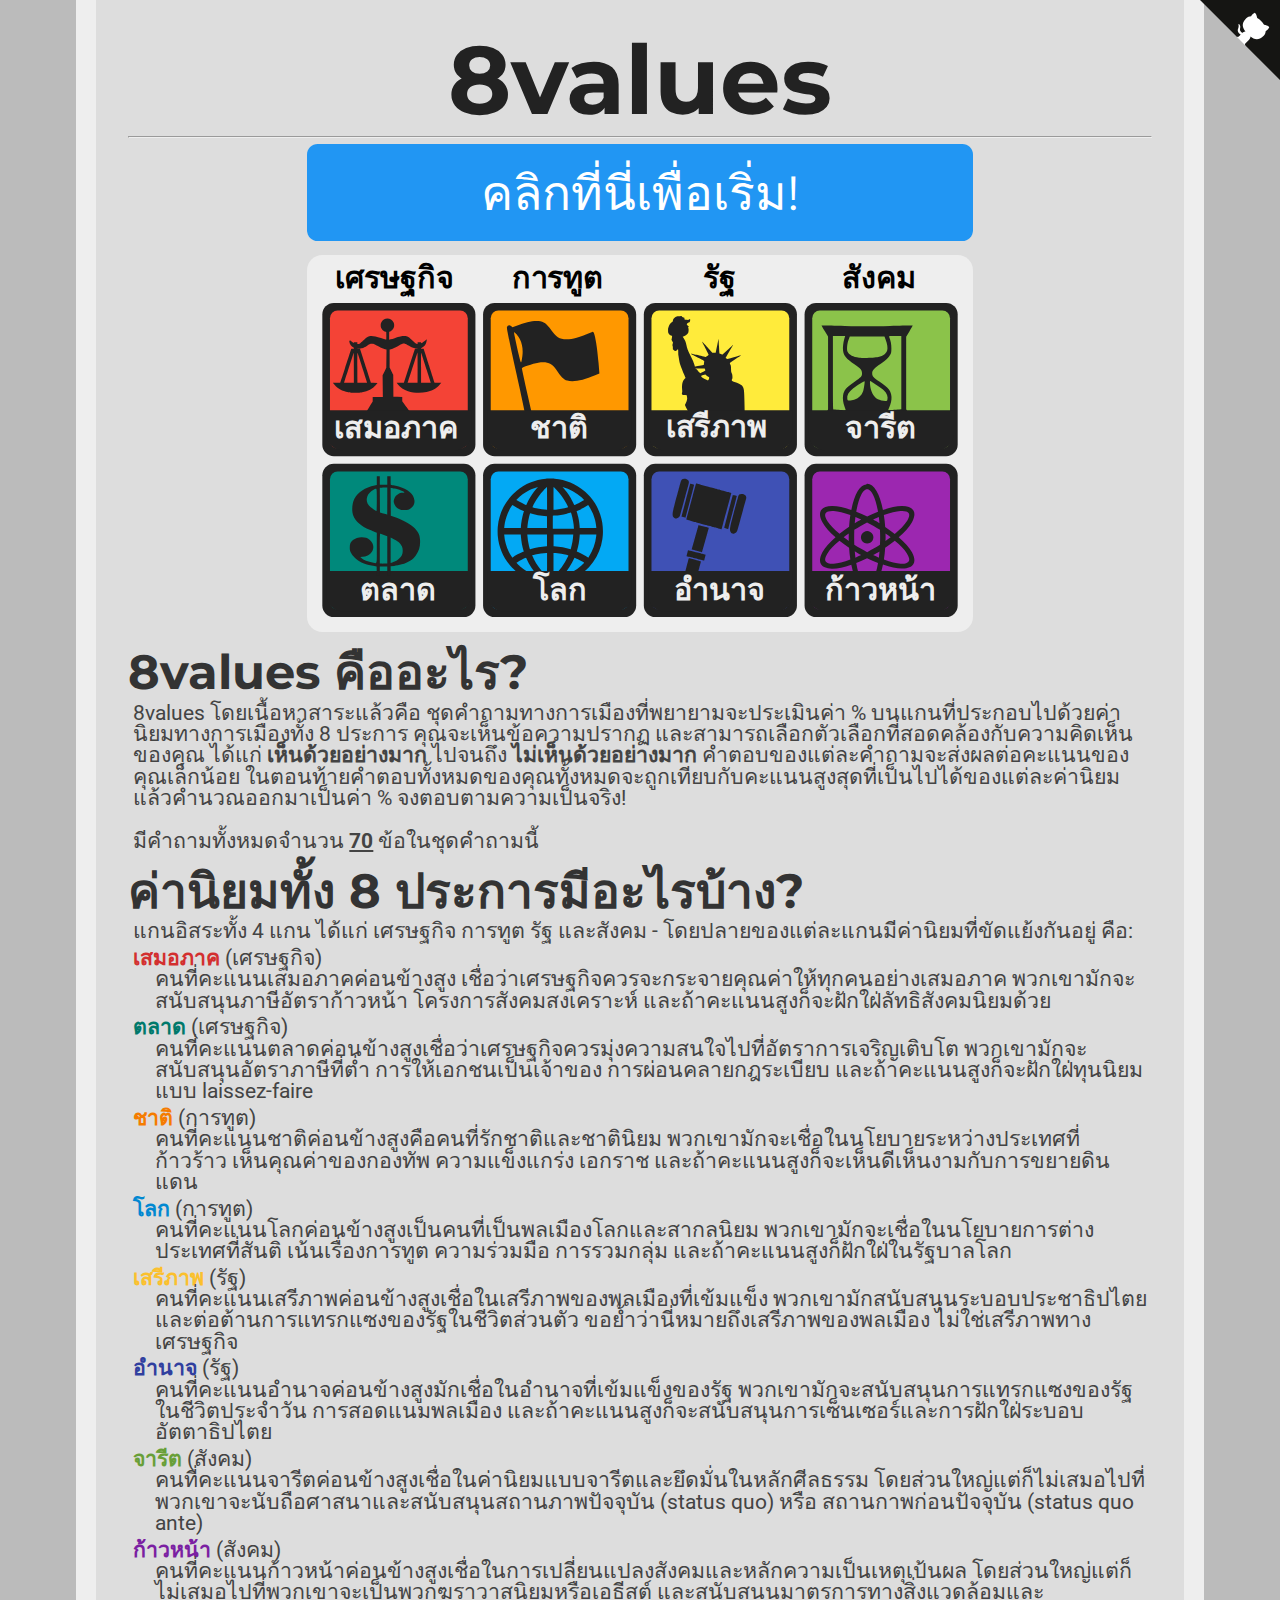
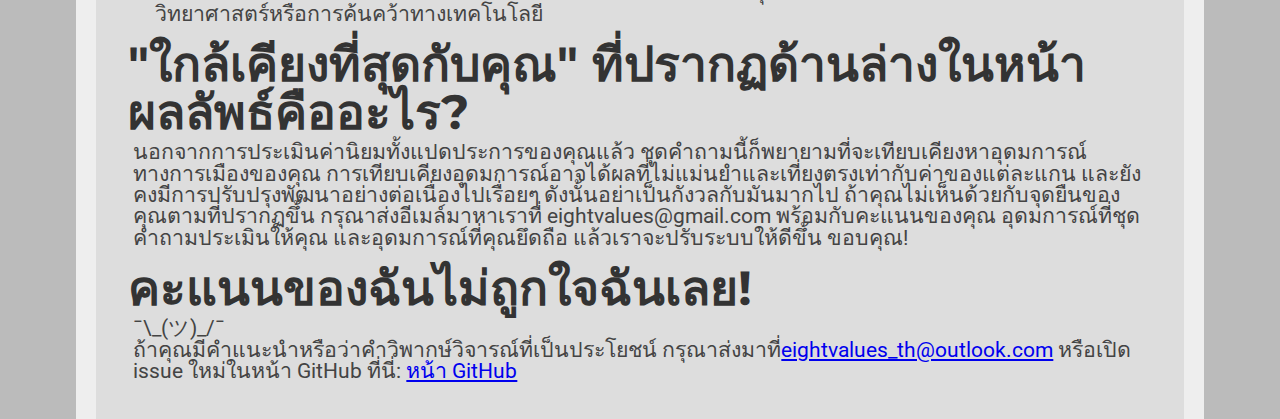
==== index.html @ d252c0e6 "Add files via upload" ====
<head>
<link href="https://fonts.googleapis.com/css?family=Montserrat:300,400,700|Roboto:400,700" rel="stylesheet">
<link href='style.css' rel='stylesheet' type='text/css'>
<title>8values</title>
<link rel="icon" type="x-icon" href="icon.png">
<link rel="shortcut icon" type="x-icon" href="icon.png">
<meta charset="utf-8">
<script async src="//pagead2.googlesyndication.com/pagead/js/adsbygoogle.js"></script>
<script>
  (adsbygoogle = window.adsbygoogle || []).push({
    google_ad_client: "ca-pub-6511426299019766",
    enable_page_level_ads: true
  });
</script>
</head>
<body>
<a href="https://github.com/8values/8values.github.io" class="github-corner" aria-label="View source on Github"><svg width="80" height="80" viewBox="0 0 250 250" style="fill:#151513; color:#fff; position: absolute; top: 0; border: 0; right: 0;" aria-hidden="true"><path d="M0,0 L115,115 L130,115 L142,142 L250,250 L250,0 Z"></path><path d="M128.3,109.0 C113.8,99.7 119.0,89.6 119.0,89.6 C122.0,82.7 120.5,78.6 120.5,78.6 C119.2,72.0 123.4,76.3 123.4,76.3 C127.3,80.9 125.5,87.3 125.5,87.3 C122.9,97.6 130.6,101.9 134.4,103.2" fill="currentColor" style="transform-origin: 130px 106px;" class="octo-arm"></path><path d="M115.0,115.0 C114.9,115.1 118.7,116.5 119.8,115.4 L133.7,101.6 C136.9,99.2 139.9,98.4 142.2,98.6 C133.8,88.0 127.5,74.4 143.8,58.0 C148.5,53.4 154.0,51.2 159.7,51.0 C160.3,49.4 163.2,43.6 171.4,40.1 C171.4,40.1 176.1,42.5 178.8,56.2 C183.1,58.6 187.2,61.8 190.9,65.4 C194.5,69.0 197.7,73.2 200.1,77.6 C213.8,80.2 216.3,84.9 216.3,84.9 C212.7,93.1 206.9,96.0 205.4,96.6 C205.1,102.4 203.0,107.8 198.3,112.5 C181.9,128.9 168.3,122.5 157.7,114.1 C157.9,116.9 156.7,120.9 152.7,124.9 L141.0,136.5 C139.8,137.7 141.6,141.9 141.8,141.8 Z" fill="currentColor" class="octo-body"></path></svg></a><style>.github-corner:hover .octo-arm{animation:octocat-wave 560ms ease-in-out}@keyframes octocat-wave{0%,100%{transform:rotate(0)}20%,60%{transform:rotate(-25deg)}40%,80%{transform:rotate(10deg)}}@media (max-width:500px){.github-corner:hover .octo-arm{animation:none}.github-corner .octo-arm{animation:octocat-wave 560ms ease-in-out}}</style>
<h1>8values</h1>
<hr>
<button class="button" onclick="location.href='instructions.html';" style="font-size:36pt;">คลิกที่นี่เพื่อเริ่ม!</button>
<img src="values.svg" class="center"></img>

<h2>8values คืออะไร?</h2>
    <p>8values โดยเนื้อหาสาระแล้วคือ ชุดคำถามทางการเมืองที่พยายามจะประเมินค่า % บนแกนที่ประกอบไปด้วยค่านิยมทางการเมืองทั้ง 8 ประการ  คุณจะเห็นข้อความปรากฏ และสามารถเลือกตัวเลือกที่สอดคล้องกับความคิดเห็นของคุณ ได้แก่ <b>เห็นด้วยอย่างมาก</b> ไปจนถึง <b>ไม่เห็นด้วยอย่างมาก</b> คำตอบของแต่ละคำถามจะส่งผลต่อคะแนนของคุณเล็กน้อย ในตอนท้ายคำตอบทั้งหมดของคุณทั้งหมดจะถูกเทียบกับคะแนนสูงสุดที่เป็นไปได้ของแต่ละค่านิยม แล้วคำนวณออกมาเป็นค่า %  จงตอบตามความเป็นจริง!<br /><br />
    มีคำถามทั้งหมดจำนวน <b><u><span id="numOfQuestions"></span></u></b> ข้อในชุดคำถามนี้</p>

<h2>ค่านิยมทั้ง 8 ประการมีอะไรบ้าง?</h2>
    <p>แกนอิสระทั้ง 4 แกน ได้แก่ เศรษฐกิจ การทูต รัฐ และสังคม - โดยปลายของแต่ละแกนมีค่านิยมที่ขัดแย้งกันอยู่ คือ:</p>
    <p class="value-description"><b style="color:#d32f2f;">เสมอภาค</b> (เศรษฐกิจ)<br/>
		คนที่คะแนนเสมอภาคค่อนข้างสูง เชื่อว่าเศรษฐกิจควรจะกระจายคุณค่าให้ทุกคนอย่างเสมอภาค  พวกเขามักจะสนับสนุนภาษีอัตราก้าวหน้า โครงการสังคมสงเคราะห์ และถ้าคะแนนสูงก็จะฝักใฝ่ลัทธิสังคมนิยมด้วย</p>
    <p class="value-description"><b style="color:#00796b;">ตลาด</b> (เศรษฐกิจ)<br/>
		คนที่คะแนนตลาดค่อนข้างสูงเชื่อว่าเศรษฐกิจควรมุ่งความสนใจไปที่อัตราการเจริญเติบโต  พวกเขามักจะสนับสนุนอัตราภาษีที่ต่ำ  การให้เอกชนเป็นเจ้าของ  การผ่อนคลายกฎระเบียบ และถ้าคะแนนสูงก็จะฝักใฝ่ทุนนิยมแบบ laissez-faire</p>
    <p class="value-description"><b style="color:#f57c00;">ชาติ</b> (การทูต)<br/>
		คนที่คะแนนชาติค่อนข้างสูงคือคนที่รักชาติและชาตินิยม พวกเขามักจะเชื่อในนโยบายระหว่างประเทศที่ก้าวร้าว เห็นคุณค่าของกองทัพ ความแข็งแกร่ง เอกราช และถ้าคะแนนสูงก็จะเห็นดีเห็นงามกับการขยายดินแดน</p>
    <p class="value-description"><b style="color:#0288d1;">โลก</b> (การทูต)<br/>
		คนที่คะแนนโลกค่อนข้างสูงเป็นคนที่เป็นพลเมืองโลกและสากลนิยม พวกเขามักจะเชื่อในนโยบายการต่างประเทศที่สันติ เน้นเรื่องการทูต  ความร่วมมือ การรวมกลุ่ม และถ้าคะแนนสูงก็ฝักใฝ่ในรัฐบาลโลก</p>
    <p class="value-description"><b style="color:#fbc02d;">เสรีภาพ</b> (รัฐ)<br/>
		คนที่คะแนนเสรีภาพค่อนข้างสูงเชื่อในเสรีภาพของพลเมืองที่เข้มแข็ง พวกเขามักสนับสนุนระบอบประชาธิปไตยและต่อต้านการแทรกแซงของรัฐในชีวิตส่วนตัว ขอย้ำว่านี่หมายถึงเสรีภาพของพลเมือง ไม่ใช่เสรีภาพทางเศรษฐกิจ</p>
    <p class="value-description"><b style="color:#303f9f;">อำนาจ</b> (รัฐ)<br/>
		คนที่คะแนนอำนาจค่อนข้างสูงมักเชื่อในอำนาจที่เข้มแข็งของรัฐ พวกเขามักจะสนับสนุนการแทรกแซงของรัฐในชีวิตประจำวัน การสอดแนมพลเมือง และถ้าคะแนนสูงก็จะสนับสนุนการเซ็นเซอร์และการฝักใฝ่ระบอบอัตตาธิปไตย</p>
    <p class="value-description"><b style="color:#689f38;">จารีต</b> (สังคม)<br/>
		คนที่คะแนนจารีตค่อนข้างสูงเชื่อในค่านิยมแบบจารีตและยึดมั่นในหลักศีลธรรม โดยส่วนใหญ่แต่ก็ไม่เสมอไปที่พวกเขาจะนับถือศาสนาและสนับสนุนสถานภาพปัจจุบัน (status quo) หรือ  สถานกาพก่อนปัจจุบัน (status quo ante)</p>
    <p class="value-description"><b style="color:#7b1fa2;">ก้าวหน้า</b> (สังคม)<br/>
		คนที่คะแนนก้าวหน้าค่อนข้างสูงเชื่อในการเปลี่ยนแปลงสังคมและหลักความเป็นเหตุเป้นผล โดยส่วนใหญ่แต่ก็ไม่เสมอไปที่พวกเขาจะเป็นพวกฆราวาสนิยมหรือเอธีสต์ และสนับสนุนมาตรการทางสิ่งแวดล้อมและวิทยาศาสตร์หรือการค้นคว้าทางเทคโนโลยี</p>
<h2>"ใกล้เคียงที่สุดกับคุณ" ที่ปรากฏด้านล่างในหน้าผลลัพธ์คืออะไร?</h2>
    <p>นอกจากการประเมินค่านิยมทั้งแปดประการของคุณแล้ว ชุดคำถามนี้ก็พยายามที่จะเทียบเคียงหาอุดมการณ์ทางการเมืองของคุณ การเทียบเคียงอุดมการณ์อาจได้ผลที่ไม่แม่นยำและเที่ยงตรงเท่ากับค่าของแต่ละแกน และยังคงมีการปรับปรุงพัฒนาอย่างต่อเนื่องไปเรื่อยๆ ดังนั้นอย่าเป็นกังวลกับมันมากไป ถ้าคุณไม่เห็นด้วยกับจุดยืนของคุณตามที่ปรากฏขึ้น  กรุณาส่งอีเมล์มาหาเราที่  eightvalues@gmail.com พร้อมกับคะแนนของคุณ อุดมการณ์ที่ชุดคำถามประเมินให้คุณ และอุดมการณ์ที่คุณยึดถือ แล้วเราจะปรับระบบให้ดีขึ้น ขอบคุณ!</p>
<h2>คะแนนของฉันไม่ถูกใจฉันเลย!</h2>
    <p>¯\_(ツ)_/¯<br/>
    ถ้าคุณมีคำแนะนำหรือว่าคำวิพากษ์วิจารณ์ที่เป็นประโยชน์ กรุณาส่งมาที่<a href="mailto:eightvalues_th@outlook.com">eightvalues_th@outlook.com</a> หรือเปิด issue ใหม่ในหน้า GitHub ที่นี่: <a href="https://github.com/8values/8values.github.io">หน้า GitHub</a></p>

<!-- Website visit statistics - no personal information is collected! -->
<script type="text/javascript">
var sc_project=11325211;
var sc_invisible=1;
var sc_security="fd9f0659";
var scJsHost = (("https:" == document.location.protocol) ?
"https://secure." : "http://www.");
document.write("<sc"+"ript type='text/javascript' src='" +
scJsHost+
"statcounter.com/counter/counter.js'></"+"script>");
</script>
<noscript><div class="statcounter"><a title="web stats"
href="http://statcounter.com/" target="_blank"><img
class="statcounter"
src="//c.statcounter.com/11325211/0/fd9f0659/1/" alt="web
stats"></a></div></noscript>

<!-- This is the script for the page itself -->
<script type="application/javascript"src="questions.js"></script>
<script type="text/javascript">
    document.getElementById("numOfQuestions").innerHTML = questions.length;
</script>
</body>
---- style.css ----
html {
    background-color: #bbbbbb;
    padding: 0px;
}
body {
    width: 80%;
    min-height: calc(100vh - 4em);
    margin: 0 auto;
    padding: 2em;
    background-color: #dddddd;
    border-color: #eeeeee;
    border-left-style: solid;
    border-right-style: solid;
    border-width: 20px;
}
p {
    color: #444444;
    font-family: 'Roboto', sans-serif;
    font-size: 16pt;
    line-height: 1;
    margin: 4pt;
}
p.value-description {
    text-indent: -16pt;
    margin-left: 20pt;
}
p.question {
    margin: 16pt auto;
    color: #333333;
    font-family: 'Montserrat', sans-serif;
    font-weight: normal;
    width: 70%;
    min-width: 500pt;
    min-height: 144pt;
    background-color: #eeeeee;
    padding: 16pt;
    border-radius: 16pt;
    font-size: 36pt;
    display: flex;
    justify-content: center;
    align-items: center;
    text-align: center;

}
h1 {
    color: #222222;
    font-family: 'Montserrat', sans-serif;
    font-size: 72pt;
    text-align: center;
    line-height: 72pt;
    margin-top: 0pt;
    margin-bottom: 0pt;
}
h2 {
    color: #333333;
    font-family: 'Montserrat', sans-serif;
    font-size: 36pt;
    line-height: 36pt;
    margin-top: 12pt;
    margin-bottom: 0pt;
}
li {
    font-size: 16pt;
    text-indent: 16pt;
}
a {
    font-family: inherit;
}
img.center {
    display: block;
    margin: 1em auto;
    width: 50%;
    min-width: 500pt;
}
.button {
    background-color: #2196f3;
    font-family: 'Montserrat', sans-serif;
    border: none;
    border-radius: 8pt;
    color: white;
    padding: 8pt;
    width: 50%;
    min-width: 500pt;
    text-align: center;
    text-decoration: none;
    display: block;
    font-size: 24pt;
    margin: -2px auto;
    cursor: pointer;
}
.small_button, .small_button_off {
    background-color: #333;
    font-family: 'Montserrat', sans-serif;
    border: none;
    border-radius: 8pt;
    color: white;
    padding: 8pt;
    width: 10%;
    min-width: 100pt;
    text-align: center;
    text-decoration: none;
    display: block;
    font-size: 18pt;
    margin: -2px auto;
    cursor: pointer;
}
.small_button_off {
    background-color: #ddd;
    color: #888;
    border: 2px solid #888;
    cursor: not-allowed;
    margin: -4px auto;
}
div.axis {
    width: 100%;
    display: flex;
    align-items: center;
    justify-content: center;
}
div.bar {
    height: 36pt;
    line-height: 36pt;
    padding: 8pt;
    margin-top: 4pt;
    margin-bottom: 4pt;
    border-width: 4px;
    border-right-width: 1px;
    border-top-style: solid;
    border-bottom-style: solid;
    border-color: #222222;
    background-color: #eeeeee;
    display: block;
    width: 50%;
}
div.text-wrapper {
    font-family: 'Montserrat', sans-serif;
    font-size: 36pt;
    line-height: 36pt;
    color: #222222;
    display: inline-block;
}
div.equality {
    background-color: #f44336;
    text-align: left;
    border-right-style: solid;
}
div.wealth {
    background-color: #00897b;
    text-align: right;
    border-left-style: solid;
}
div.liberty {
    background-color: #ffeb3b;
    text-align: left;
    border-right-style: solid;
}
div.authority {
    background-color: #3f51b5;
    text-align: right;
    border-left-style: solid;
}
div.peace {
    background-color: #03a9f4;
    text-align: right;
    border-left-style: solid;
}
div.might {
    background-color: #ff9800;
    text-align: left;
    border-right-style: solid;
}
div.progress {
    background-color: #9c27b0;
    text-align: right;
    border-left-style: solid;
}
div.tradition {
    background-color: #8bc34a;
    text-align: left;
    border-right-style: solid;
}
span.weight-300 {
    font-weight: 300;
}
#banner {
    border-color: #444444;
    border-style: solid;
    border-width: 2px;
    border-radius: 8pt;
    display: block;
    margin: 8pt;
    margin-left: auto;
    margin-right: auto;
}
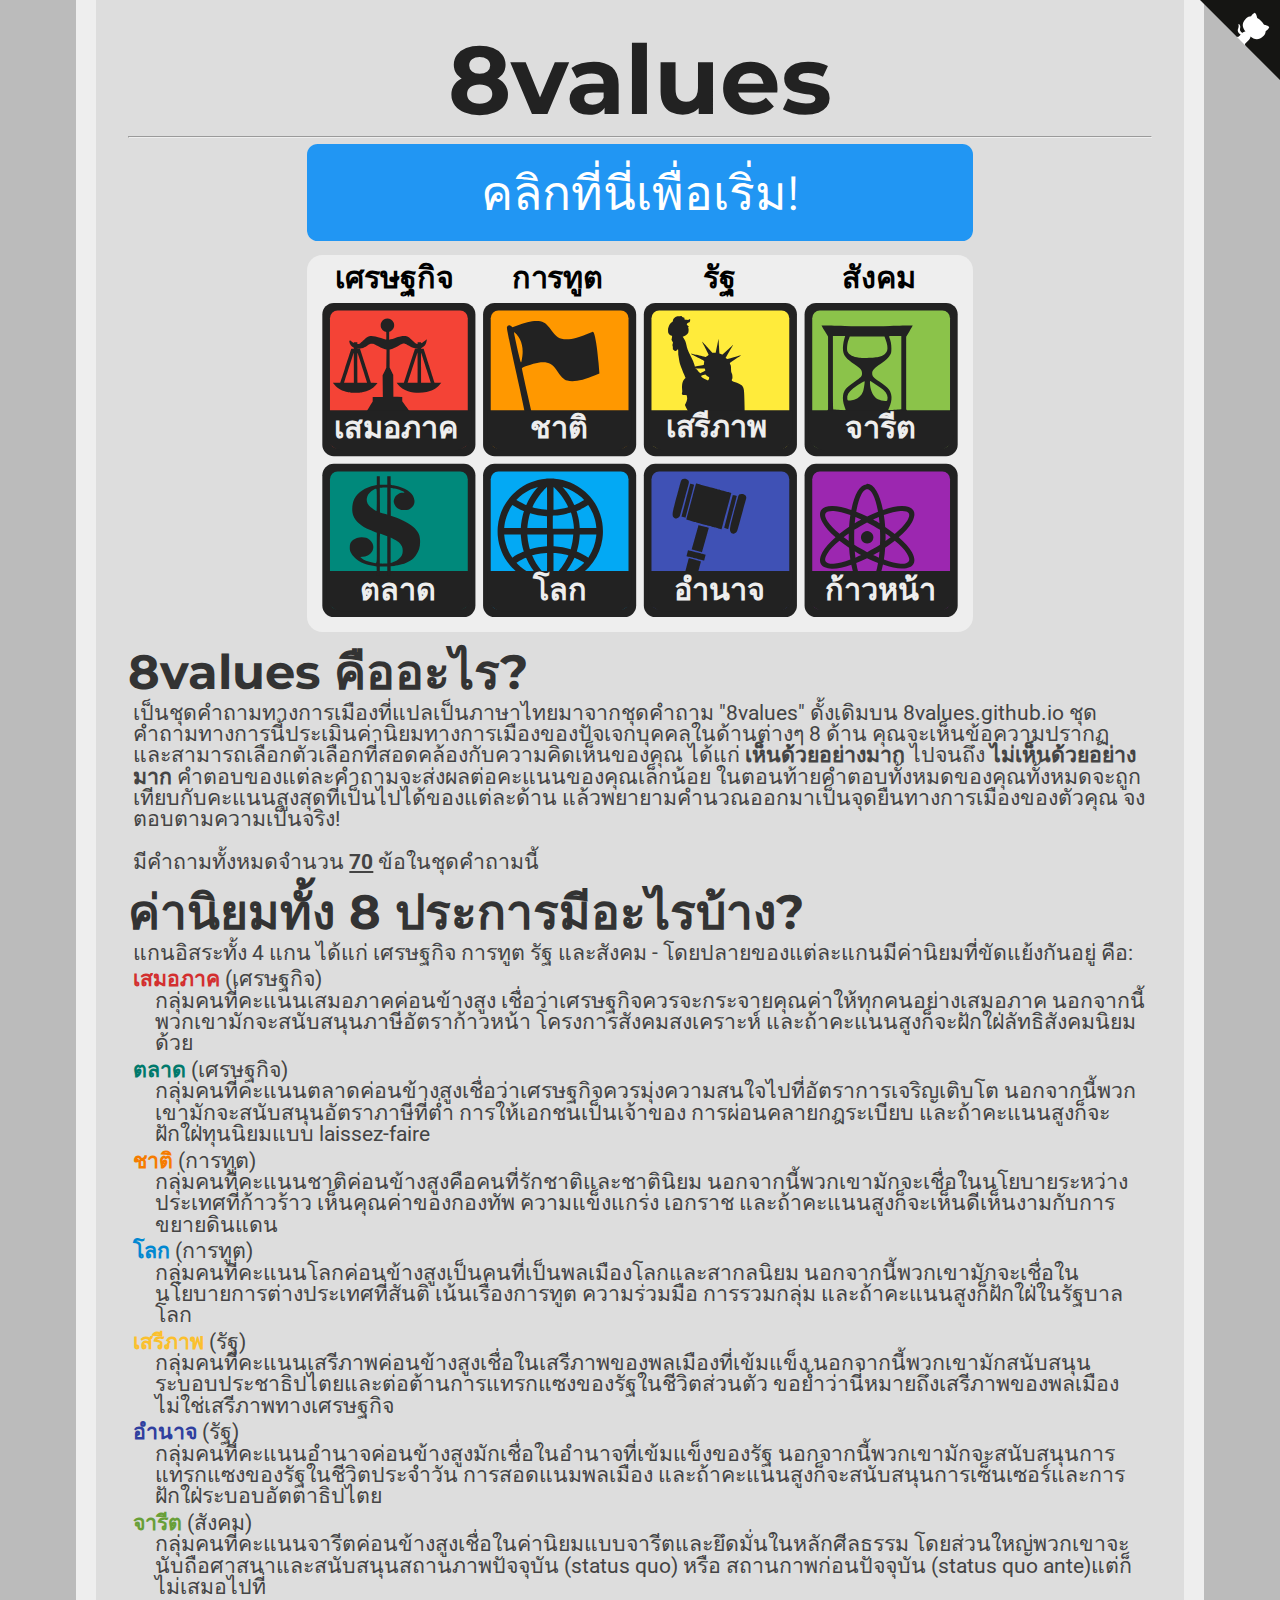
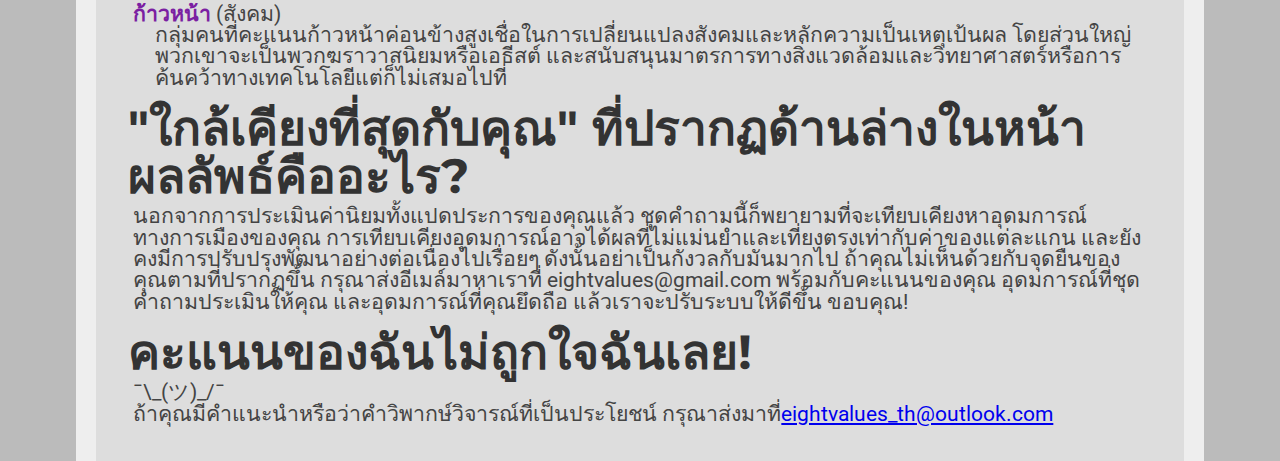
==== commit f0107e24: "Update index.html via upload" ====
--- a/index.html
+++ b/index.html
@@ -21,32 +21,35 @@
 <img src="values.svg" class="center"></img>
 
 <h2>8values คืออะไร?</h2>
-    <p>8values โดยเนื้อหาสาระแล้วคือ ชุดคำถามทางการเมืองที่พยายามจะประเมินค่า % บนแกนที่ประกอบไปด้วยค่านิยมทางการเมืองทั้ง 8 ประการ  คุณจะเห็นข้อความปรากฏ และสามารถเลือกตัวเลือกที่สอดคล้องกับความคิดเห็นของคุณ ได้แก่ <b>เห็นด้วยอย่างมาก</b> ไปจนถึง <b>ไม่เห็นด้วยอย่างมาก</b> คำตอบของแต่ละคำถามจะส่งผลต่อคะแนนของคุณเล็กน้อย ในตอนท้ายคำตอบทั้งหมดของคุณทั้งหมดจะถูกเทียบกับคะแนนสูงสุดที่เป็นไปได้ของแต่ละค่านิยม แล้วคำนวณออกมาเป็นค่า %  จงตอบตามความเป็นจริง!<br /><br />
+    <p>เป็นชุดคำถามทางการเมืองที่แปลเป็นภาษาไทยมาจากชุดคำถาม "8values" ดั้งเดิมบน 8values.github.io ชุดคำถามทางการนี้ประเมินค่านิยมทางการเมืองของปัจเจกบุคคลในด้านต่างๆ 8 ด้าน
+	คุณจะเห็นข้อความปรากฏ และสามารถเลือกตัวเลือกที่สอดคล้องกับความคิดเห็นของคุณ ได้แก่ <b>เห็นด้วยอย่างมาก</b> ไปจนถึง <b>ไม่เห็นด้วยอย่างมาก</b> 
+	คำตอบของแต่ละคำถามจะส่งผลต่อคะแนนของคุณเล็กน้อย ในตอนท้ายคำตอบทั้งหมดของคุณทั้งหมดจะถูกเทียบกับคะแนนสูงสุดที่เป็นไปได้ของแต่ละด้าน 
+	แล้วพยายามคำนวณออกมาเป็นจุดยืนทางการเมืองของตัวคุณ  จงตอบตามความเป็นจริง!<br /><br />
     มีคำถามทั้งหมดจำนวน <b><u><span id="numOfQuestions"></span></u></b> ข้อในชุดคำถามนี้</p>
 
 <h2>ค่านิยมทั้ง 8 ประการมีอะไรบ้าง?</h2>
     <p>แกนอิสระทั้ง 4 แกน ได้แก่ เศรษฐกิจ การทูต รัฐ และสังคม - โดยปลายของแต่ละแกนมีค่านิยมที่ขัดแย้งกันอยู่ คือ:</p>
     <p class="value-description"><b style="color:#d32f2f;">เสมอภาค</b> (เศรษฐกิจ)<br/>
-		คนที่คะแนนเสมอภาคค่อนข้างสูง เชื่อว่าเศรษฐกิจควรจะกระจายคุณค่าให้ทุกคนอย่างเสมอภาค  พวกเขามักจะสนับสนุนภาษีอัตราก้าวหน้า โครงการสังคมสงเคราะห์ และถ้าคะแนนสูงก็จะฝักใฝ่ลัทธิสังคมนิยมด้วย</p>
+		กลุ่มคนที่คะแนนเสมอภาคค่อนข้างสูง เชื่อว่าเศรษฐกิจควรจะกระจายคุณค่าให้ทุกคนอย่างเสมอภาค  นอกจากนี้พวกเขามักจะสนับสนุนภาษีอัตราก้าวหน้า โครงการสังคมสงเคราะห์ และถ้าคะแนนสูงก็จะฝักใฝ่ลัทธิสังคมนิยมด้วย</p>
     <p class="value-description"><b style="color:#00796b;">ตลาด</b> (เศรษฐกิจ)<br/>
-		คนที่คะแนนตลาดค่อนข้างสูงเชื่อว่าเศรษฐกิจควรมุ่งความสนใจไปที่อัตราการเจริญเติบโต  พวกเขามักจะสนับสนุนอัตราภาษีที่ต่ำ  การให้เอกชนเป็นเจ้าของ  การผ่อนคลายกฎระเบียบ และถ้าคะแนนสูงก็จะฝักใฝ่ทุนนิยมแบบ laissez-faire</p>
+		กลุ่มคนที่คะแนนตลาดค่อนข้างสูงเชื่อว่าเศรษฐกิจควรมุ่งความสนใจไปที่อัตราการเจริญเติบโต  นอกจากนี้พวกเขามักจะสนับสนุนอัตราภาษีที่ต่ำ  การให้เอกชนเป็นเจ้าของ  การผ่อนคลายกฎระเบียบ และถ้าคะแนนสูงก็จะฝักใฝ่ทุนนิยมแบบ laissez-faire</p>
     <p class="value-description"><b style="color:#f57c00;">ชาติ</b> (การทูต)<br/>
-		คนที่คะแนนชาติค่อนข้างสูงคือคนที่รักชาติและชาตินิยม พวกเขามักจะเชื่อในนโยบายระหว่างประเทศที่ก้าวร้าว เห็นคุณค่าของกองทัพ ความแข็งแกร่ง เอกราช และถ้าคะแนนสูงก็จะเห็นดีเห็นงามกับการขยายดินแดน</p>
+		กลุ่มคนที่คะแนนชาติค่อนข้างสูงคือคนที่รักชาติและชาตินิยม นอกจากนี้พวกเขามักจะเชื่อในนโยบายระหว่างประเทศที่ก้าวร้าว เห็นคุณค่าของกองทัพ ความแข็งแกร่ง เอกราช และถ้าคะแนนสูงก็จะเห็นดีเห็นงามกับการขยายดินแดน</p>
     <p class="value-description"><b style="color:#0288d1;">โลก</b> (การทูต)<br/>
-		คนที่คะแนนโลกค่อนข้างสูงเป็นคนที่เป็นพลเมืองโลกและสากลนิยม พวกเขามักจะเชื่อในนโยบายการต่างประเทศที่สันติ เน้นเรื่องการทูต  ความร่วมมือ การรวมกลุ่ม และถ้าคะแนนสูงก็ฝักใฝ่ในรัฐบาลโลก</p>
+		กลุ่มคนที่คะแนนโลกค่อนข้างสูงเป็นคนที่เป็นพลเมืองโลกและสากลนิยม นอกจากนี้พวกเขามักจะเชื่อในนโยบายการต่างประเทศที่สันติ เน้นเรื่องการทูต  ความร่วมมือ การรวมกลุ่ม และถ้าคะแนนสูงก็ฝักใฝ่ในรัฐบาลโลก</p>
     <p class="value-description"><b style="color:#fbc02d;">เสรีภาพ</b> (รัฐ)<br/>
-		คนที่คะแนนเสรีภาพค่อนข้างสูงเชื่อในเสรีภาพของพลเมืองที่เข้มแข็ง พวกเขามักสนับสนุนระบอบประชาธิปไตยและต่อต้านการแทรกแซงของรัฐในชีวิตส่วนตัว ขอย้ำว่านี่หมายถึงเสรีภาพของพลเมือง ไม่ใช่เสรีภาพทางเศรษฐกิจ</p>
+		กลุ่มคนที่คะแนนเสรีภาพค่อนข้างสูงเชื่อในเสรีภาพของพลเมืองที่เข้มแข็ง นอกจากนี้พวกเขามักสนับสนุนระบอบประชาธิปไตยและต่อต้านการแทรกแซงของรัฐในชีวิตส่วนตัว ขอย้ำว่านี่หมายถึงเสรีภาพของพลเมือง ไม่ใช่เสรีภาพทางเศรษฐกิจ</p>
     <p class="value-description"><b style="color:#303f9f;">อำนาจ</b> (รัฐ)<br/>
-		คนที่คะแนนอำนาจค่อนข้างสูงมักเชื่อในอำนาจที่เข้มแข็งของรัฐ พวกเขามักจะสนับสนุนการแทรกแซงของรัฐในชีวิตประจำวัน การสอดแนมพลเมือง และถ้าคะแนนสูงก็จะสนับสนุนการเซ็นเซอร์และการฝักใฝ่ระบอบอัตตาธิปไตย</p>
+		กลุ่มคนที่คะแนนอำนาจค่อนข้างสูงมักเชื่อในอำนาจที่เข้มแข็งของรัฐ นอกจากนี้พวกเขามักจะสนับสนุนการแทรกแซงของรัฐในชีวิตประจำวัน การสอดแนมพลเมือง และถ้าคะแนนสูงก็จะสนับสนุนการเซ็นเซอร์และการฝักใฝ่ระบอบอัตตาธิปไตย</p>
     <p class="value-description"><b style="color:#689f38;">จารีต</b> (สังคม)<br/>
-		คนที่คะแนนจารีตค่อนข้างสูงเชื่อในค่านิยมแบบจารีตและยึดมั่นในหลักศีลธรรม โดยส่วนใหญ่แต่ก็ไม่เสมอไปที่พวกเขาจะนับถือศาสนาและสนับสนุนสถานภาพปัจจุบัน (status quo) หรือ  สถานกาพก่อนปัจจุบัน (status quo ante)</p>
+		กลุ่มคนที่คะแนนจารีตค่อนข้างสูงเชื่อในค่านิยมแบบจารีตและยึดมั่นในหลักศีลธรรม โดยส่วนใหญ่พวกเขาจะนับถือศาสนาและสนับสนุนสถานภาพปัจจุบัน (status quo) หรือ  สถานกาพก่อนปัจจุบัน (status quo ante)แต่ก็ไม่เสมอไปที่</p>
     <p class="value-description"><b style="color:#7b1fa2;">ก้าวหน้า</b> (สังคม)<br/>
-		คนที่คะแนนก้าวหน้าค่อนข้างสูงเชื่อในการเปลี่ยนแปลงสังคมและหลักความเป็นเหตุเป้นผล โดยส่วนใหญ่แต่ก็ไม่เสมอไปที่พวกเขาจะเป็นพวกฆราวาสนิยมหรือเอธีสต์ และสนับสนุนมาตรการทางสิ่งแวดล้อมและวิทยาศาสตร์หรือการค้นคว้าทางเทคโนโลยี</p>
+		กลุ่มคนที่คะแนนก้าวหน้าค่อนข้างสูงเชื่อในการเปลี่ยนแปลงสังคมและหลักความเป็นเหตุเป้นผล โดยส่วนใหญ่พวกเขาจะเป็นพวกฆราวาสนิยมหรือเอธีสต์ และสนับสนุนมาตรการทางสิ่งแวดล้อมและวิทยาศาสตร์หรือการค้นคว้าทางเทคโนโลยีแต่ก็ไม่เสมอไปที่</p>
 <h2>"ใกล้เคียงที่สุดกับคุณ" ที่ปรากฏด้านล่างในหน้าผลลัพธ์คืออะไร?</h2>
     <p>นอกจากการประเมินค่านิยมทั้งแปดประการของคุณแล้ว ชุดคำถามนี้ก็พยายามที่จะเทียบเคียงหาอุดมการณ์ทางการเมืองของคุณ การเทียบเคียงอุดมการณ์อาจได้ผลที่ไม่แม่นยำและเที่ยงตรงเท่ากับค่าของแต่ละแกน และยังคงมีการปรับปรุงพัฒนาอย่างต่อเนื่องไปเรื่อยๆ ดังนั้นอย่าเป็นกังวลกับมันมากไป ถ้าคุณไม่เห็นด้วยกับจุดยืนของคุณตามที่ปรากฏขึ้น  กรุณาส่งอีเมล์มาหาเราที่  eightvalues@gmail.com พร้อมกับคะแนนของคุณ อุดมการณ์ที่ชุดคำถามประเมินให้คุณ และอุดมการณ์ที่คุณยึดถือ แล้วเราจะปรับระบบให้ดีขึ้น ขอบคุณ!</p>
 <h2>คะแนนของฉันไม่ถูกใจฉันเลย!</h2>
     <p>¯\_(ツ)_/¯<br/>
-    ถ้าคุณมีคำแนะนำหรือว่าคำวิพากษ์วิจารณ์ที่เป็นประโยชน์ กรุณาส่งมาที่<a href="mailto:eightvalues_th@outlook.com">eightvalues_th@outlook.com</a> หรือเปิด issue ใหม่ในหน้า GitHub ที่นี่: <a href="https://github.com/8values/8values.github.io">หน้า GitHub</a></p>
+    ถ้าคุณมีคำแนะนำหรือว่าคำวิพากษ์วิจารณ์ที่เป็นประโยชน์ กรุณาส่งมาที่<a href="mailto:eightvalues_th@outlook.com">eightvalues_th@outlook.com</a></p>
 
 <!-- Website visit statistics - no personal information is collected! -->
 <script type="text/javascript">
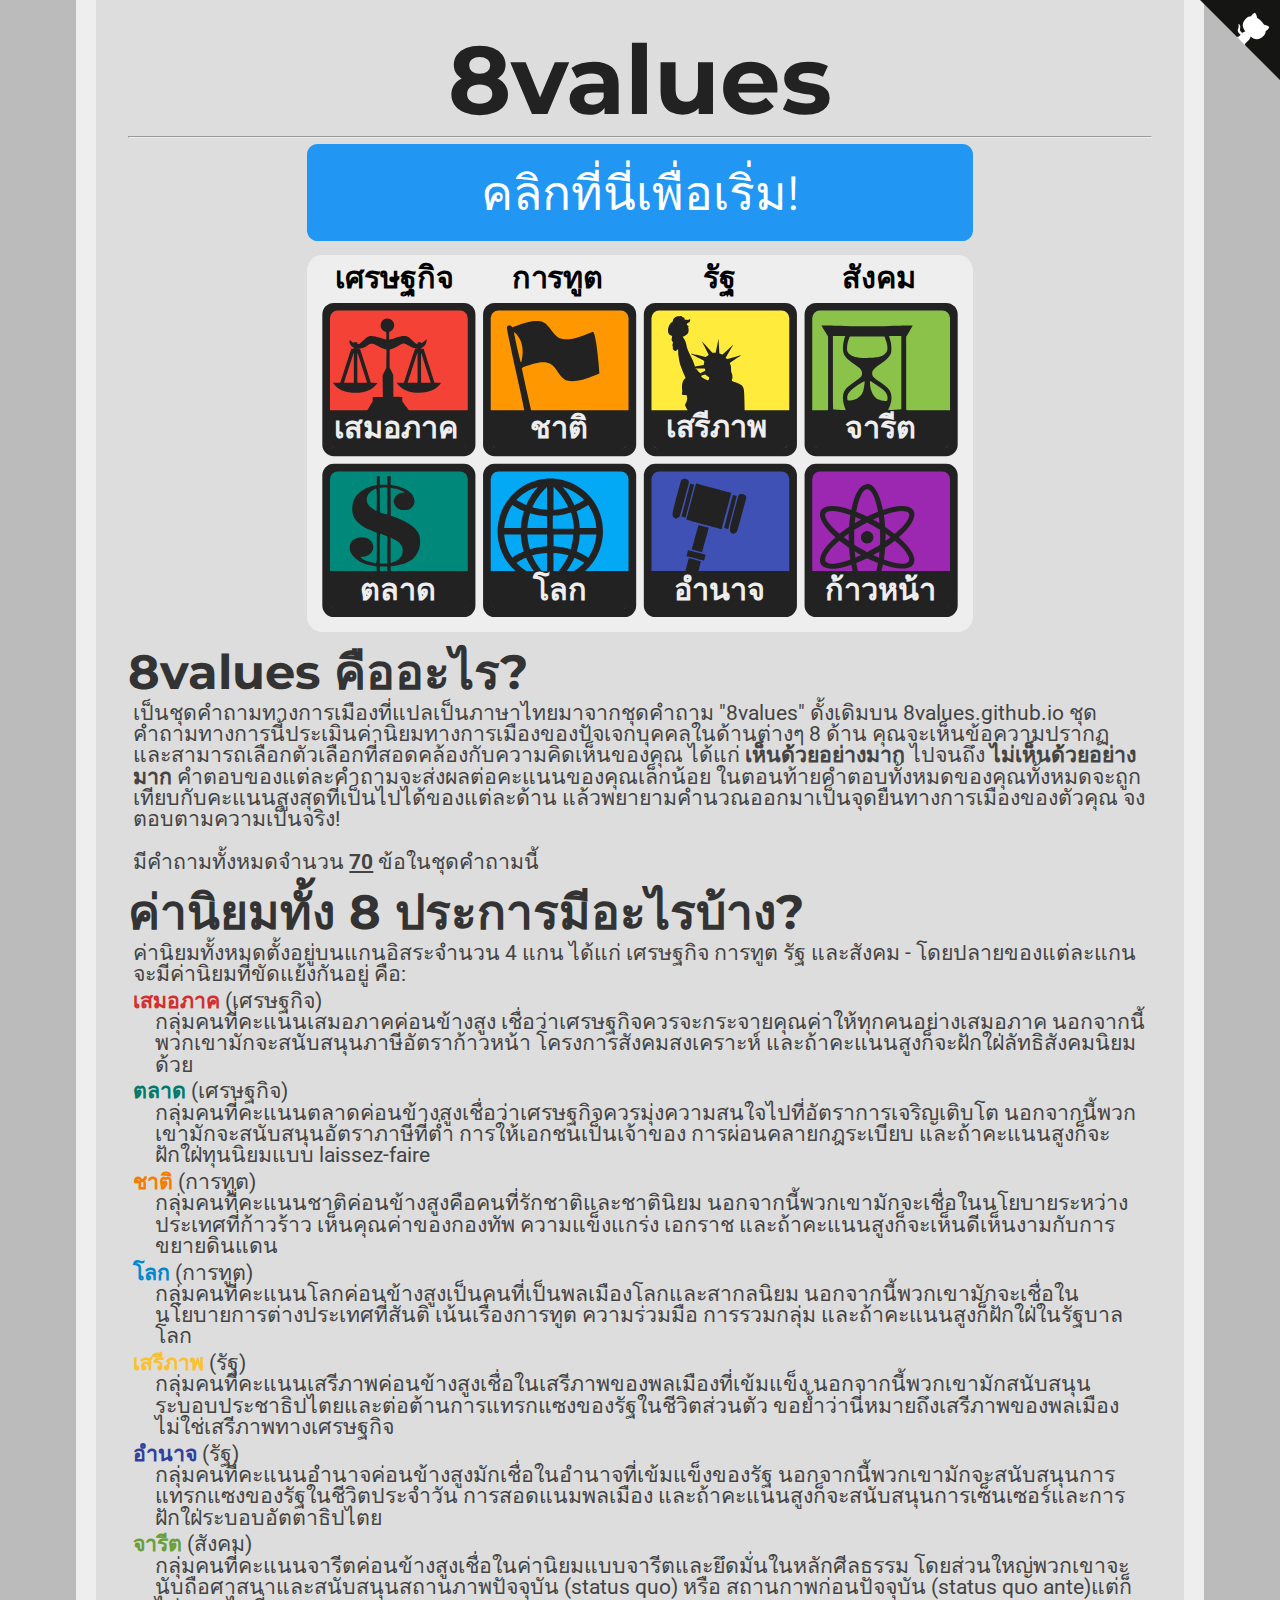
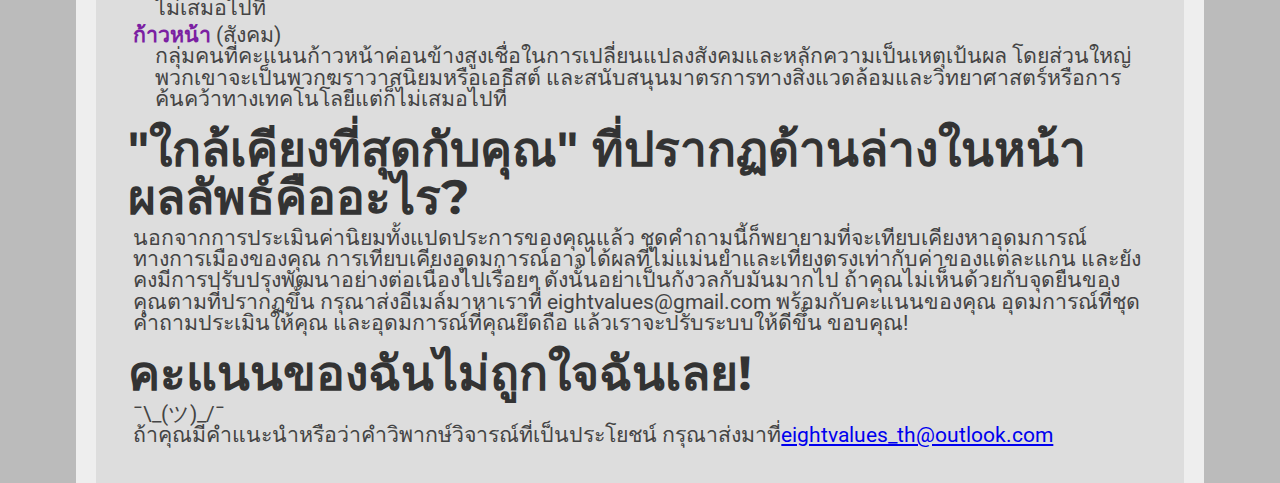
==== commit 114f1f49: "Update index.html" ====
--- a/index.html
+++ b/index.html
@@ -28,7 +28,7 @@
     มีคำถามทั้งหมดจำนวน <b><u><span id="numOfQuestions"></span></u></b> ข้อในชุดคำถามนี้</p>
 
 <h2>ค่านิยมทั้ง 8 ประการมีอะไรบ้าง?</h2>
-    <p>แกนอิสระทั้ง 4 แกน ได้แก่ เศรษฐกิจ การทูต รัฐ และสังคม - โดยปลายของแต่ละแกนมีค่านิยมที่ขัดแย้งกันอยู่ คือ:</p>
+    <p>ค่านิยมทั้งหมดตั้งอยู่บนแกนอิสระจำนวน 4 แกน ได้แก่ เศรษฐกิจ การทูต รัฐ และสังคม - โดยปลายของแต่ละแกนจะมีค่านิยมที่ขัดแย้งกันอยู่ คือ:</p>
     <p class="value-description"><b style="color:#d32f2f;">เสมอภาค</b> (เศรษฐกิจ)<br/>
 		กลุ่มคนที่คะแนนเสมอภาคค่อนข้างสูง เชื่อว่าเศรษฐกิจควรจะกระจายคุณค่าให้ทุกคนอย่างเสมอภาค  นอกจากนี้พวกเขามักจะสนับสนุนภาษีอัตราก้าวหน้า โครงการสังคมสงเคราะห์ และถ้าคะแนนสูงก็จะฝักใฝ่ลัทธิสังคมนิยมด้วย</p>
     <p class="value-description"><b style="color:#00796b;">ตลาด</b> (เศรษฐกิจ)<br/>
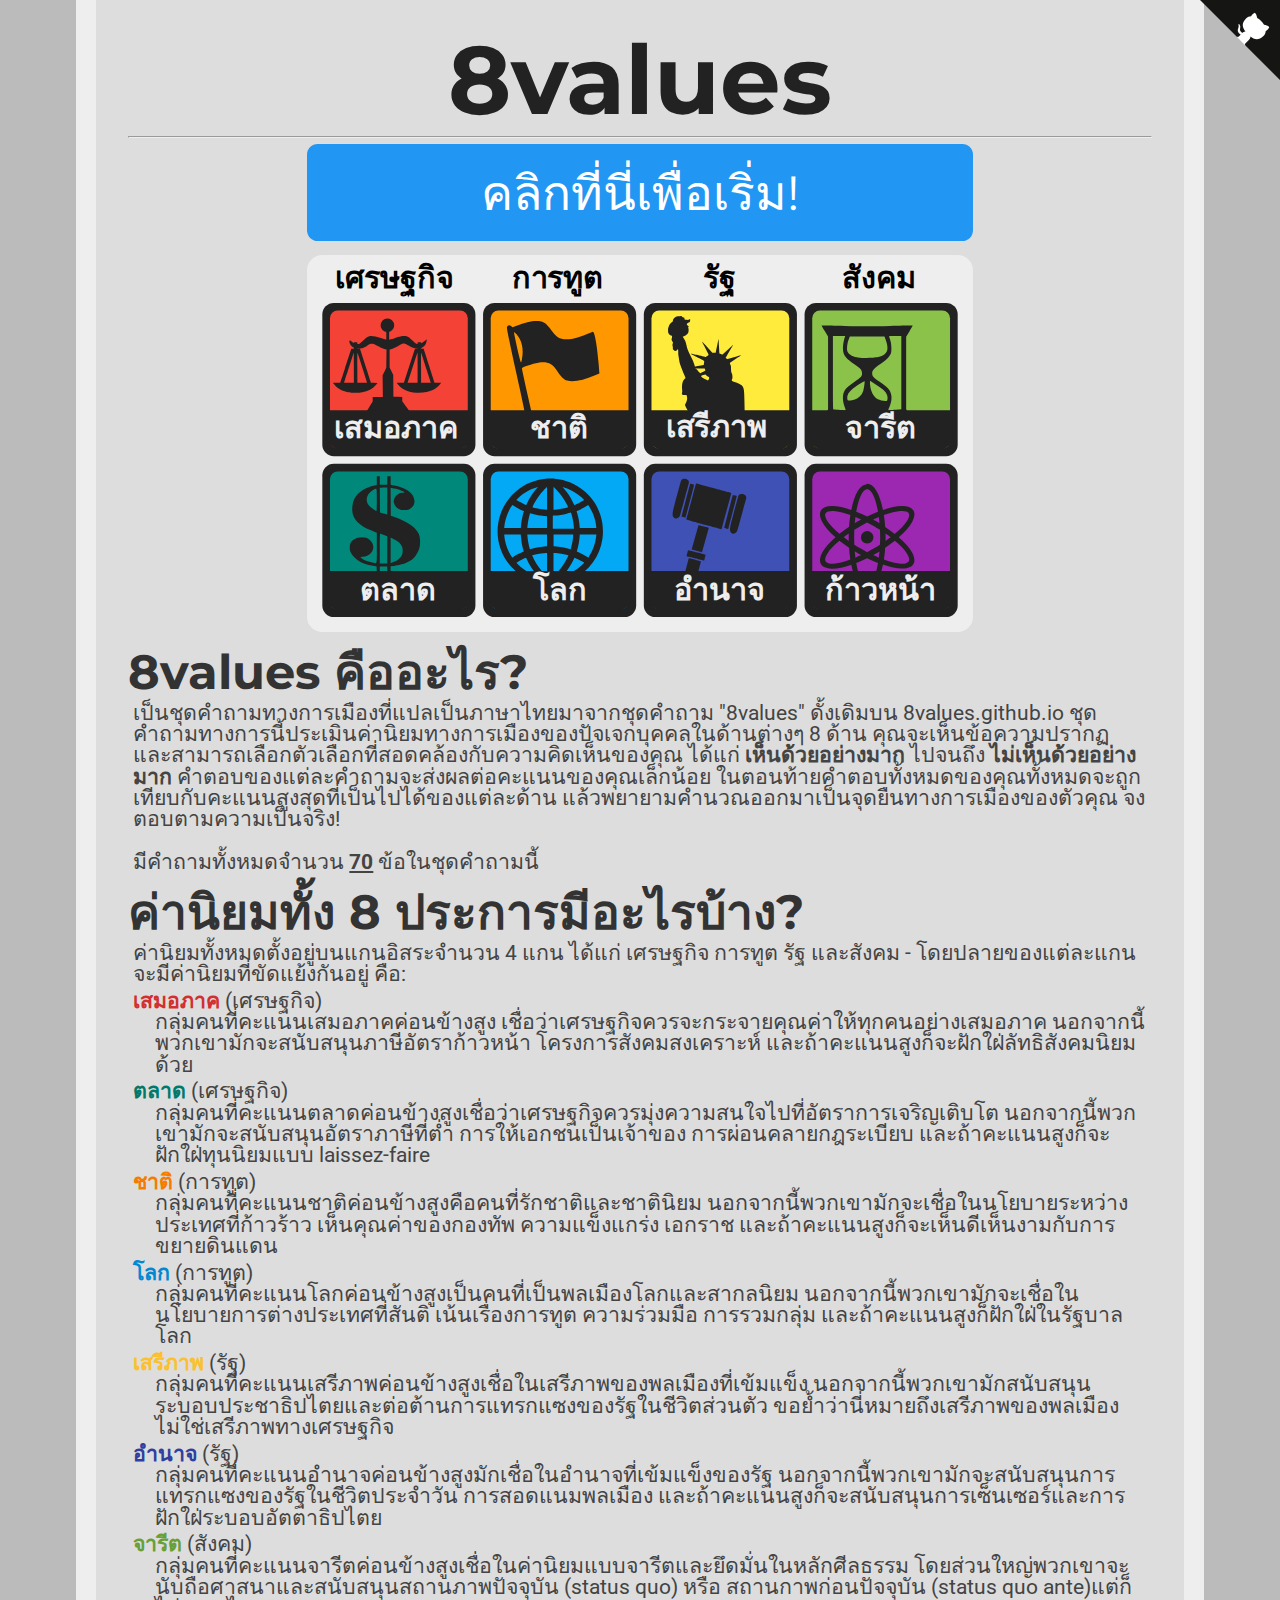
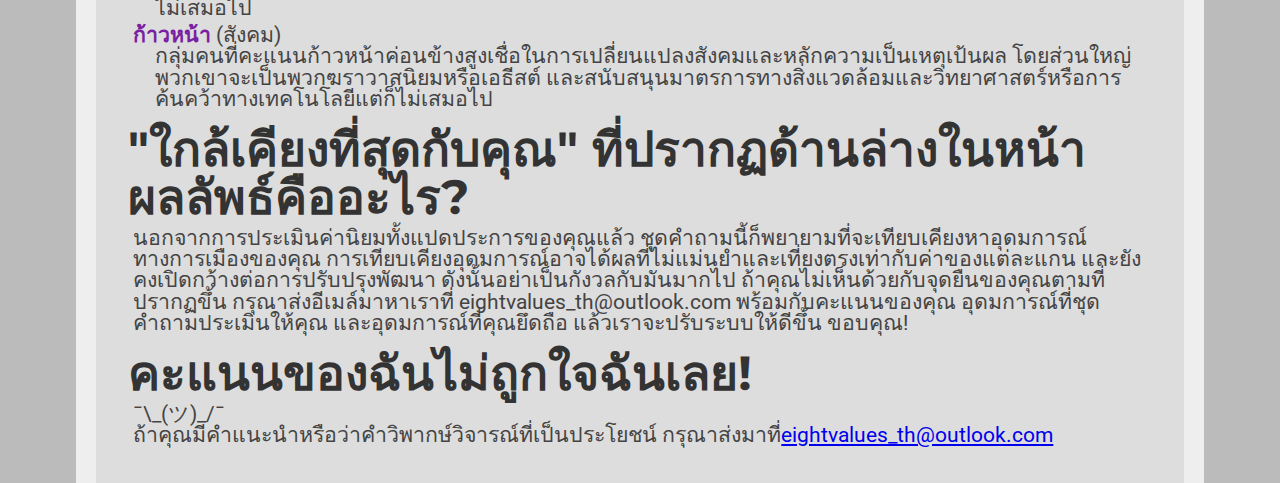
==== commit 3c3d79fb: "Update index.html" ====
--- a/index.html
+++ b/index.html
@@ -42,11 +42,11 @@
     <p class="value-description"><b style="color:#303f9f;">อำนาจ</b> (รัฐ)<br/>
 		กลุ่มคนที่คะแนนอำนาจค่อนข้างสูงมักเชื่อในอำนาจที่เข้มแข็งของรัฐ นอกจากนี้พวกเขามักจะสนับสนุนการแทรกแซงของรัฐในชีวิตประจำวัน การสอดแนมพลเมือง และถ้าคะแนนสูงก็จะสนับสนุนการเซ็นเซอร์และการฝักใฝ่ระบอบอัตตาธิปไตย</p>
     <p class="value-description"><b style="color:#689f38;">จารีต</b> (สังคม)<br/>
-		กลุ่มคนที่คะแนนจารีตค่อนข้างสูงเชื่อในค่านิยมแบบจารีตและยึดมั่นในหลักศีลธรรม โดยส่วนใหญ่พวกเขาจะนับถือศาสนาและสนับสนุนสถานภาพปัจจุบัน (status quo) หรือ  สถานกาพก่อนปัจจุบัน (status quo ante)แต่ก็ไม่เสมอไปที่</p>
+		กลุ่มคนที่คะแนนจารีตค่อนข้างสูงเชื่อในค่านิยมแบบจารีตและยึดมั่นในหลักศีลธรรม โดยส่วนใหญ่พวกเขาจะนับถือศาสนาและสนับสนุนสถานภาพปัจจุบัน (status quo) หรือ  สถานกาพก่อนปัจจุบัน (status quo ante)แต่ก็ไม่เสมอไป</p>
     <p class="value-description"><b style="color:#7b1fa2;">ก้าวหน้า</b> (สังคม)<br/>
-		กลุ่มคนที่คะแนนก้าวหน้าค่อนข้างสูงเชื่อในการเปลี่ยนแปลงสังคมและหลักความเป็นเหตุเป้นผล โดยส่วนใหญ่พวกเขาจะเป็นพวกฆราวาสนิยมหรือเอธีสต์ และสนับสนุนมาตรการทางสิ่งแวดล้อมและวิทยาศาสตร์หรือการค้นคว้าทางเทคโนโลยีแต่ก็ไม่เสมอไปที่</p>
+		กลุ่มคนที่คะแนนก้าวหน้าค่อนข้างสูงเชื่อในการเปลี่ยนแปลงสังคมและหลักความเป็นเหตุเป้นผล โดยส่วนใหญ่พวกเขาจะเป็นพวกฆราวาสนิยมหรือเอธีสต์ และสนับสนุนมาตรการทางสิ่งแวดล้อมและวิทยาศาสตร์หรือการค้นคว้าทางเทคโนโลยีแต่ก็ไม่เสมอไป</p>
 <h2>"ใกล้เคียงที่สุดกับคุณ" ที่ปรากฏด้านล่างในหน้าผลลัพธ์คืออะไร?</h2>
-    <p>นอกจากการประเมินค่านิยมทั้งแปดประการของคุณแล้ว ชุดคำถามนี้ก็พยายามที่จะเทียบเคียงหาอุดมการณ์ทางการเมืองของคุณ การเทียบเคียงอุดมการณ์อาจได้ผลที่ไม่แม่นยำและเที่ยงตรงเท่ากับค่าของแต่ละแกน และยังคงมีการปรับปรุงพัฒนาอย่างต่อเนื่องไปเรื่อยๆ ดังนั้นอย่าเป็นกังวลกับมันมากไป ถ้าคุณไม่เห็นด้วยกับจุดยืนของคุณตามที่ปรากฏขึ้น  กรุณาส่งอีเมล์มาหาเราที่  eightvalues@gmail.com พร้อมกับคะแนนของคุณ อุดมการณ์ที่ชุดคำถามประเมินให้คุณ และอุดมการณ์ที่คุณยึดถือ แล้วเราจะปรับระบบให้ดีขึ้น ขอบคุณ!</p>
+    <p>นอกจากการประเมินค่านิยมทั้งแปดประการของคุณแล้ว ชุดคำถามนี้ก็พยายามที่จะเทียบเคียงหาอุดมการณ์ทางการเมืองของคุณ การเทียบเคียงอุดมการณ์อาจได้ผลที่ไม่แม่นยำและเที่ยงตรงเท่ากับค่าของแต่ละแกน และยังคงเปิดกว้างต่อการปรับปรุงพัฒนา ดังนั้นอย่าเป็นกังวลกับมันมากไป ถ้าคุณไม่เห็นด้วยกับจุดยืนของคุณตามที่ปรากฏขึ้น  กรุณาส่งอีเมล์มาหาเราที่  eightvalues_th@outlook.com พร้อมกับคะแนนของคุณ อุดมการณ์ที่ชุดคำถามประเมินให้คุณ และอุดมการณ์ที่คุณยึดถือ แล้วเราจะปรับระบบให้ดีขึ้น ขอบคุณ!</p>
 <h2>คะแนนของฉันไม่ถูกใจฉันเลย!</h2>
     <p>¯\_(ツ)_/¯<br/>
     ถ้าคุณมีคำแนะนำหรือว่าคำวิพากษ์วิจารณ์ที่เป็นประโยชน์ กรุณาส่งมาที่<a href="mailto:eightvalues_th@outlook.com">eightvalues_th@outlook.com</a></p>
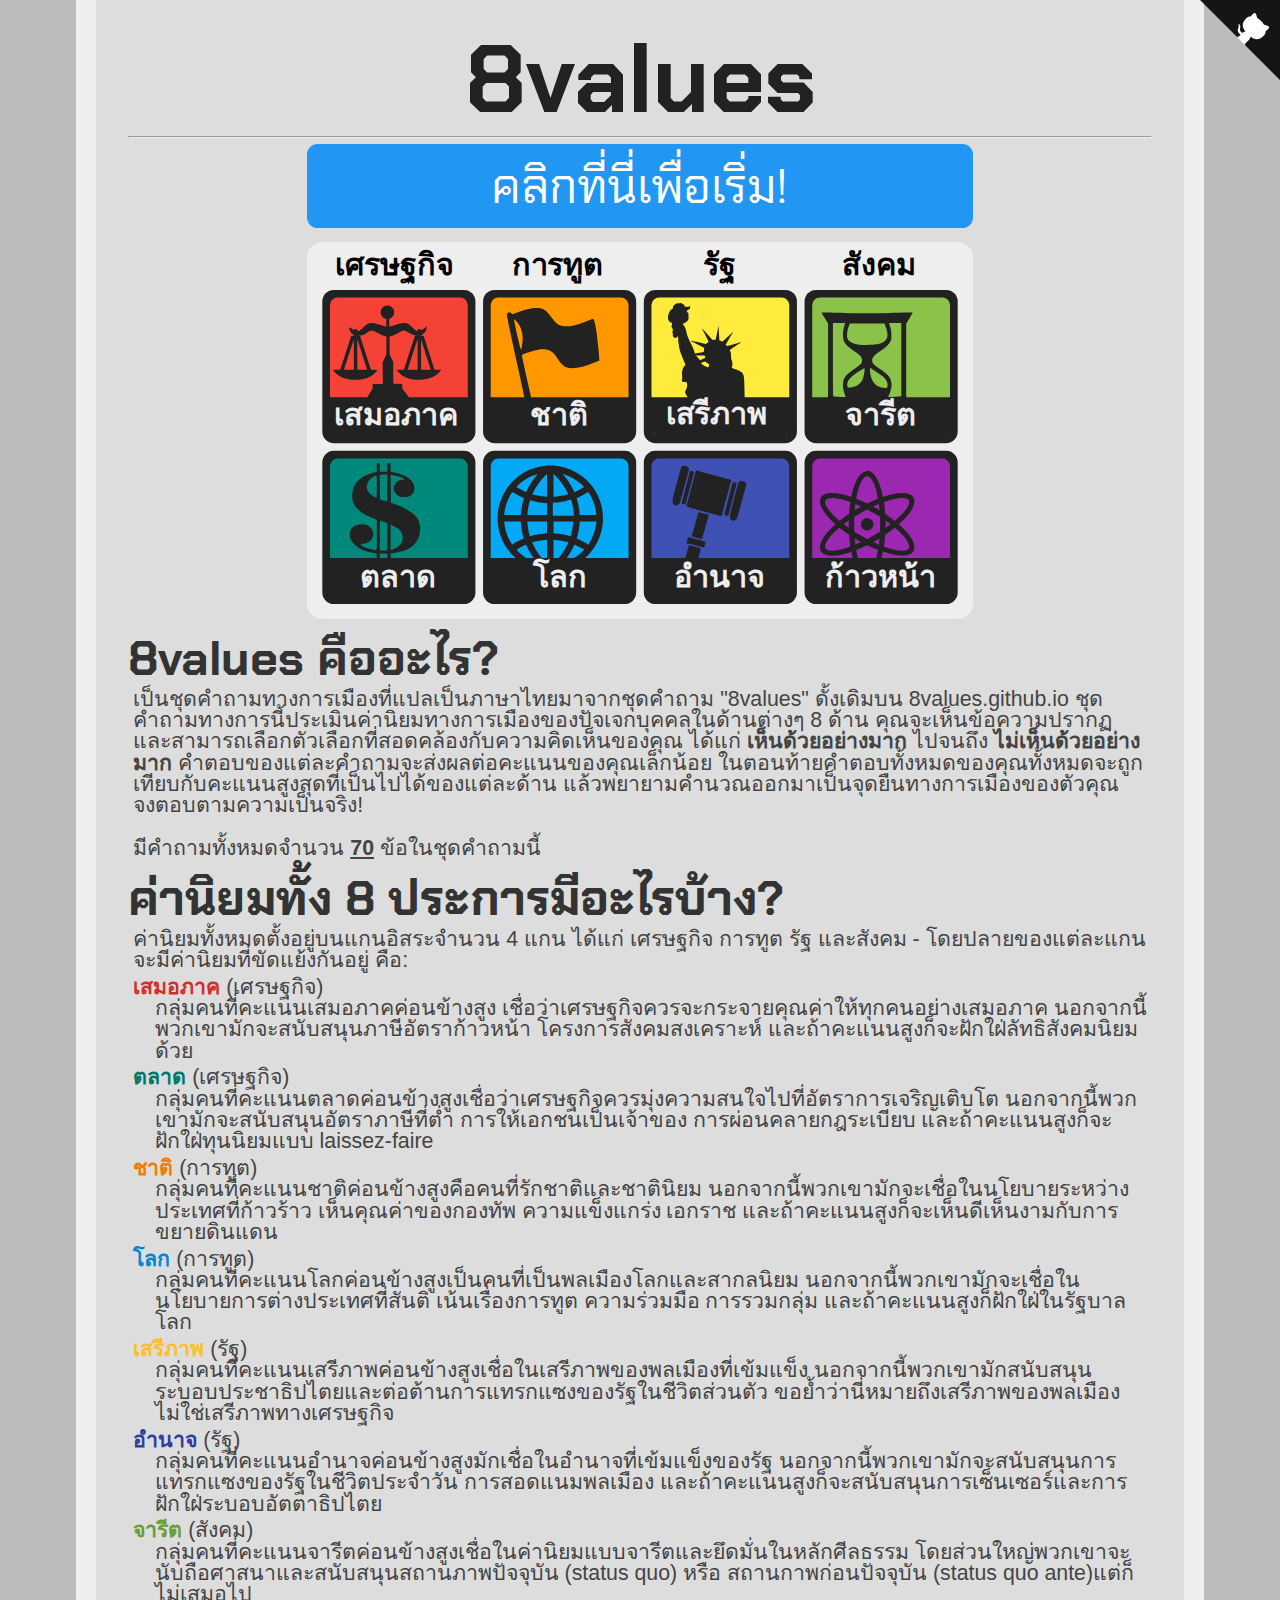
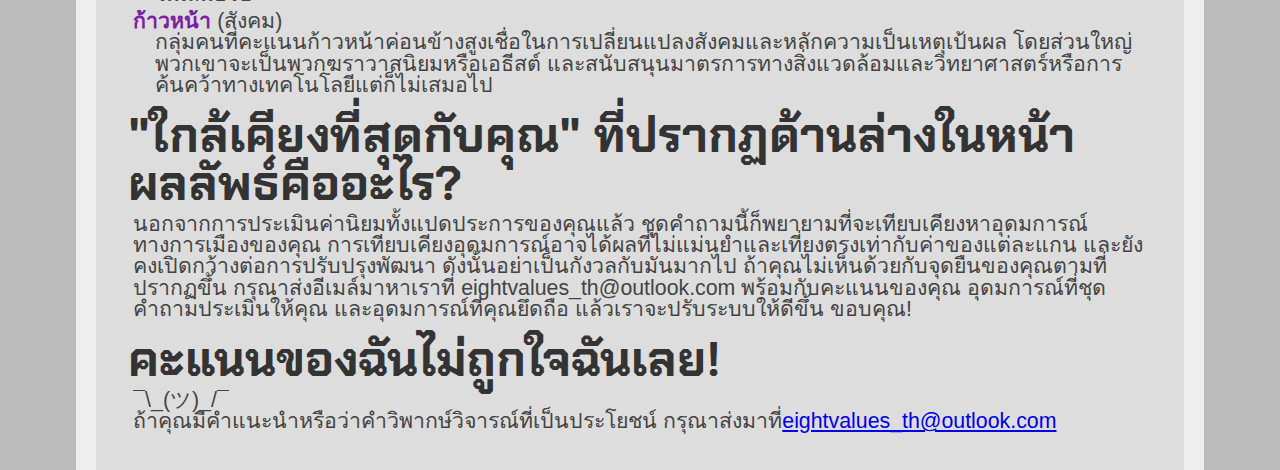
==== commit a9a63a56: "Merge pull request #1 from srakrn/thai-fonts" ====
--- a/index.html
+++ b/index.html
@@ -1,25 +1,72 @@
 <head>
-<link href="https://fonts.googleapis.com/css?family=Montserrat:300,400,700|Roboto:400,700" rel="stylesheet">
-<link href='style.css' rel='stylesheet' type='text/css'>
-<title>8values</title>
-<link rel="icon" type="x-icon" href="icon.png">
-<link rel="shortcut icon" type="x-icon" href="icon.png">
-<meta charset="utf-8">
-<script async src="//pagead2.googlesyndication.com/pagead/js/adsbygoogle.js"></script>
-<script>
-  (adsbygoogle = window.adsbygoogle || []).push({
-    google_ad_client: "ca-pub-6511426299019766",
-    enable_page_level_ads: true
-  });
-</script>
+
+  <link href="https://fonts.googleapis.com/css?family=Chakra+Petch:400,500,700&display=swap" rel="stylesheet">
+  <link href='style.css' rel='stylesheet' type='text/css'>
+  <title>8values</title>
+  <link rel="icon" type="x-icon" href="icon.png">
+  <link rel="shortcut icon" type="x-icon" href="icon.png">
+  <meta charset="utf-8">
+  <script async src="//pagead2.googlesyndication.com/pagead/js/adsbygoogle.js"></script>
+  <script>
+    (adsbygoogle = window.adsbygoogle || []).push({
+      google_ad_client: "ca-pub-6511426299019766",
+      enable_page_level_ads: true
+    });
+  </script>
 </head>
+
 <body>
-<a href="https://github.com/8values/8values.github.io" class="github-corner" aria-label="View source on Github"><svg width="80" height="80" viewBox="0 0 250 250" style="fill:#151513; color:#fff; position: absolute; top: 0; border: 0; right: 0;" aria-hidden="true"><path d="M0,0 L115,115 L130,115 L142,142 L250,250 L250,0 Z"></path><path d="M128.3,109.0 C113.8,99.7 119.0,89.6 119.0,89.6 C122.0,82.7 120.5,78.6 120.5,78.6 C119.2,72.0 123.4,76.3 123.4,76.3 C127.3,80.9 125.5,87.3 125.5,87.3 C122.9,97.6 130.6,101.9 134.4,103.2" fill="currentColor" style="transform-origin: 130px 106px;" class="octo-arm"></path><path d="M115.0,115.0 C114.9,115.1 118.7,116.5 119.8,115.4 L133.7,101.6 C136.9,99.2 139.9,98.4 142.2,98.6 C133.8,88.0 127.5,74.4 143.8,58.0 C148.5,53.4 154.0,51.2 159.7,51.0 C160.3,49.4 163.2,43.6 171.4,40.1 C171.4,40.1 176.1,42.5 178.8,56.2 C183.1,58.6 187.2,61.8 190.9,65.4 C194.5,69.0 197.7,73.2 200.1,77.6 C213.8,80.2 216.3,84.9 216.3,84.9 C212.7,93.1 206.9,96.0 205.4,96.6 C205.1,102.4 203.0,107.8 198.3,112.5 C181.9,128.9 168.3,122.5 157.7,114.1 C157.9,116.9 156.7,120.9 152.7,124.9 L141.0,136.5 C139.8,137.7 141.6,141.9 141.8,141.8 Z" fill="currentColor" class="octo-body"></path></svg></a><style>.github-corner:hover .octo-arm{animation:octocat-wave 560ms ease-in-out}@keyframes octocat-wave{0%,100%{transform:rotate(0)}20%,60%{transform:rotate(-25deg)}40%,80%{transform:rotate(10deg)}}@media (max-width:500px){.github-corner:hover .octo-arm{animation:none}.github-corner .octo-arm{animation:octocat-wave 560ms ease-in-out}}</style>
-<h1>8values</h1>
-<hr>
-<button class="button" onclick="location.href='instructions.html';" style="font-size:36pt;">คลิกที่นี่เพื่อเริ่ม!</button>
-<img src="values.svg" class="center"></img>
+  <a href="https://github.com/8values/8values.github.io" class="github-corner" aria-label="View source on Github"><svg
+      width="80" height="80" viewBox="0 0 250 250"
+      style="fill:#151513; color:#fff; position: absolute; top: 0; border: 0; right: 0;" aria-hidden="true">
+      <path d="M0,0 L115,115 L130,115 L142,142 L250,250 L250,0 Z"></path>
+      <path
+        d="M128.3,109.0 C113.8,99.7 119.0,89.6 119.0,89.6 C122.0,82.7 120.5,78.6 120.5,78.6 C119.2,72.0 123.4,76.3 123.4,76.3 C127.3,80.9 125.5,87.3 125.5,87.3 C122.9,97.6 130.6,101.9 134.4,103.2"
+        fill="currentColor" style="transform-origin: 130px 106px;" class="octo-arm"></path>
+      <path
+        d="M115.0,115.0 C114.9,115.1 118.7,116.5 119.8,115.4 L133.7,101.6 C136.9,99.2 139.9,98.4 142.2,98.6 C133.8,88.0 127.5,74.4 143.8,58.0 C148.5,53.4 154.0,51.2 159.7,51.0 C160.3,49.4 163.2,43.6 171.4,40.1 C171.4,40.1 176.1,42.5 178.8,56.2 C183.1,58.6 187.2,61.8 190.9,65.4 C194.5,69.0 197.7,73.2 200.1,77.6 C213.8,80.2 216.3,84.9 216.3,84.9 C212.7,93.1 206.9,96.0 205.4,96.6 C205.1,102.4 203.0,107.8 198.3,112.5 C181.9,128.9 168.3,122.5 157.7,114.1 C157.9,116.9 156.7,120.9 152.7,124.9 L141.0,136.5 C139.8,137.7 141.6,141.9 141.8,141.8 Z"
+        fill="currentColor" class="octo-body"></path>
+    </svg></a>
+  <style>
+    .github-corner:hover .octo-arm {
+      animation: octocat-wave 560ms ease-in-out
+    }
 
+    @keyframes octocat-wave {
+
+      0%,
+      100% {
+        transform: rotate(0)
+      }
+
+      20%,
+      60% {
+        transform: rotate(-25deg)
+      }
+
+      40%,
+      80% {
+        transform: rotate(10deg)
+      }
+    }
+
+    @media (max-width:500px) {
+      .github-corner:hover .octo-arm {
+        animation: none
+      }
+
+      .github-corner .octo-arm {
+        animation: octocat-wave 560ms ease-in-out
+      }
+    }
+  </style>
+  <h1>8values</h1>
+  <hr>
+  <button class="button" onclick="location.href='instructions.html';"
+    style="font-size:36pt;">คลิกที่นี่เพื่อเริ่ม!</button>
+  <img src="values.svg" class="center"></img>
+
+<thai-fonts>
 <h2>8values คืออะไร?</h2>
     <p>เป็นชุดคำถามทางการเมืองที่แปลเป็นภาษาไทยมาจากชุดคำถาม "8values" ดั้งเดิมบน 8values.github.io ชุดคำถามทางการนี้ประเมินค่านิยมทางการเมืองของปัจเจกบุคคลในด้านต่างๆ 8 ด้าน
 	คุณจะเห็นข้อความปรากฏ และสามารถเลือกตัวเลือกที่สอดคล้องกับความคิดเห็นของคุณ ได้แก่ <b>เห็นด้วยอย่างมาก</b> ไปจนถึง <b>ไม่เห็นด้วยอย่างมาก</b> 
@@ -50,27 +97,28 @@
 <h2>คะแนนของฉันไม่ถูกใจฉันเลย!</h2>
     <p>¯\_(ツ)_/¯<br/>
     ถ้าคุณมีคำแนะนำหรือว่าคำวิพากษ์วิจารณ์ที่เป็นประโยชน์ กรุณาส่งมาที่<a href="mailto:eightvalues_th@outlook.com">eightvalues_th@outlook.com</a></p>
+</thai-fonts>
 
-<!-- Website visit statistics - no personal information is collected! -->
-<script type="text/javascript">
-var sc_project=11325211;
-var sc_invisible=1;
-var sc_security="fd9f0659";
-var scJsHost = (("https:" == document.location.protocol) ?
-"https://secure." : "http://www.");
-document.write("<sc"+"ript type='text/javascript' src='" +
-scJsHost+
-"statcounter.com/counter/counter.js'></"+"script>");
-</script>
-<noscript><div class="statcounter"><a title="web stats"
-href="http://statcounter.com/" target="_blank"><img
-class="statcounter"
-src="//c.statcounter.com/11325211/0/fd9f0659/1/" alt="web
-stats"></a></div></noscript>
+  <!-- Website visit statistics - no personal information is collected! -->
+  <script type="text/javascript">
+    var sc_project = 11325211;
+    var sc_invisible = 1;
+    var sc_security = "fd9f0659";
+    var scJsHost = (("https:" == document.location.protocol) ?
+      "https://secure." : "http://www.");
+    document.write("<sc" + "ript type='text/javascript' src='" +
+      scJsHost +
+      "statcounter.com/counter/counter.js'></" + "script>");
+  </script>
+  <noscript>
+    <div class="statcounter"><a title="web stats" href="http://statcounter.com/" target="_blank"><img
+          class="statcounter" src="//c.statcounter.com/11325211/0/fd9f0659/1/" alt="web
+stats"></a></div>
+  </noscript>
 
-<!-- This is the script for the page itself -->
-<script type="application/javascript"src="questions.js"></script>
-<script type="text/javascript">
+  <!-- This is the script for the page itself -->
+  <script type="application/javascript" src="questions.js"></script>
+  <script type="text/javascript">
     document.getElementById("numOfQuestions").innerHTML = questions.length;
-</script>
-</body>
+  </script>
+</body>--- a/style.css
+++ b/style.css
@@ -27,7 +27,7 @@
 p.question {
     margin: 16pt auto;
     color: #333333;
-    font-family: 'Montserrat', sans-serif;
+    font-family: 'Chakra Petch', sans-serif;
     font-weight: normal;
     width: 70%;
     min-width: 500pt;
@@ -44,7 +44,7 @@
 }
 h1 {
     color: #222222;
-    font-family: 'Montserrat', sans-serif;
+    font-family: 'Chakra Petch', sans-serif;
     font-size: 72pt;
     text-align: center;
     line-height: 72pt;
@@ -53,7 +53,7 @@
 }
 h2 {
     color: #333333;
-    font-family: 'Montserrat', sans-serif;
+    font-family: 'Chakra Petch', sans-serif;
     font-size: 36pt;
     line-height: 36pt;
     margin-top: 12pt;
@@ -74,7 +74,7 @@
 }
 .button {
     background-color: #2196f3;
-    font-family: 'Montserrat', sans-serif;
+    font-family: 'Chakra Petch', sans-serif;
     border: none;
     border-radius: 8pt;
     color: white;
@@ -90,7 +90,7 @@
 }
 .small_button, .small_button_off {
     background-color: #333;
-    font-family: 'Montserrat', sans-serif;
+    font-family: 'Chakra Petch', sans-serif;
     border: none;
     border-radius: 8pt;
     color: white;
@@ -133,7 +133,7 @@
     width: 50%;
 }
 div.text-wrapper {
-    font-family: 'Montserrat', sans-serif;
+    font-family: 'Chakra Petch', sans-serif;
     font-size: 36pt;
     line-height: 36pt;
     color: #222222;
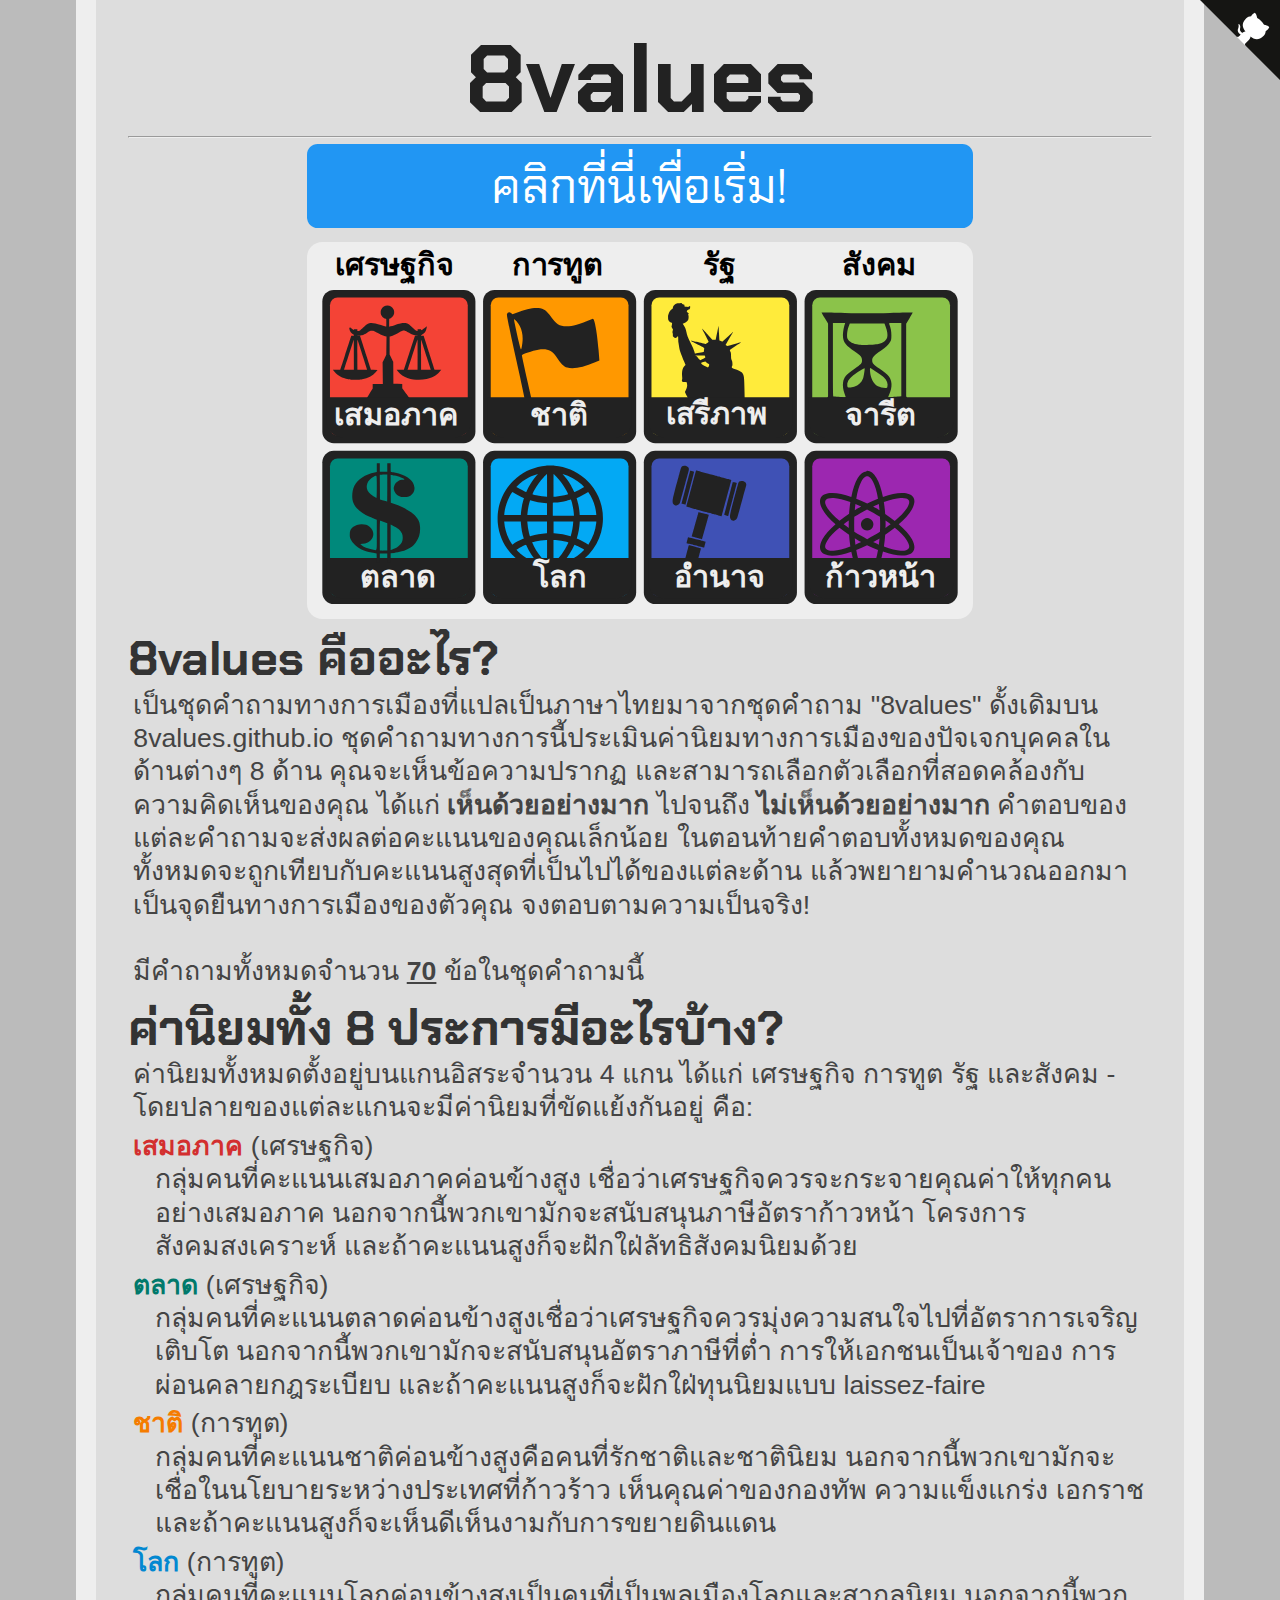
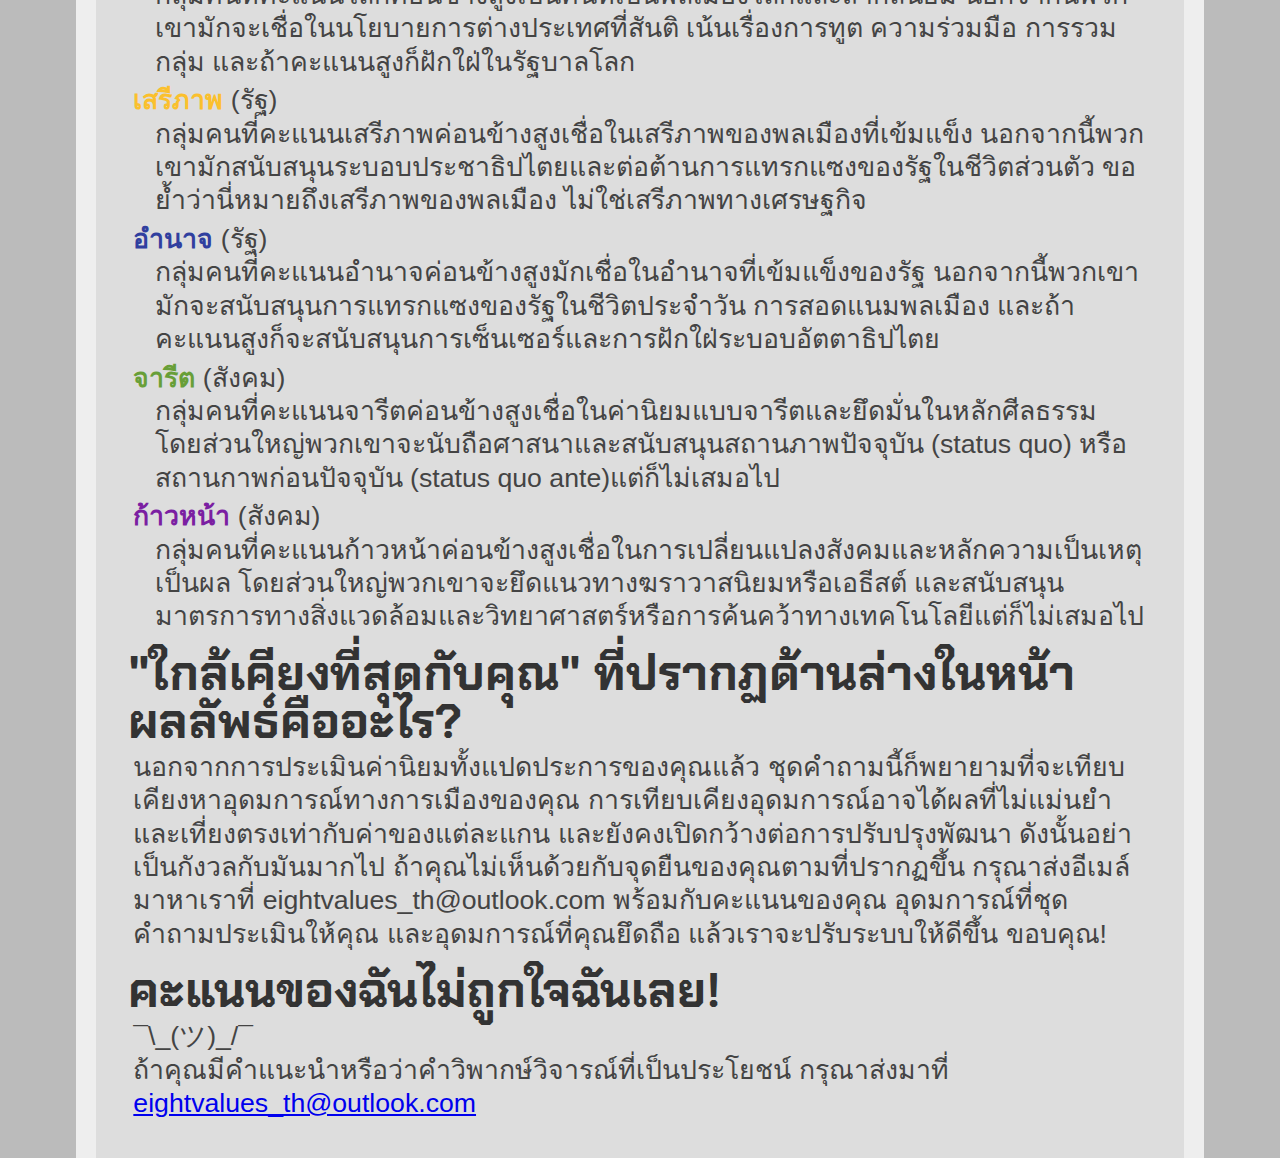
==== commit eda20e45: "Update index.html" ====
--- a/index.html
+++ b/index.html
@@ -91,12 +91,12 @@
     <p class="value-description"><b style="color:#689f38;">จารีต</b> (สังคม)<br/>
 		กลุ่มคนที่คะแนนจารีตค่อนข้างสูงเชื่อในค่านิยมแบบจารีตและยึดมั่นในหลักศีลธรรม โดยส่วนใหญ่พวกเขาจะนับถือศาสนาและสนับสนุนสถานภาพปัจจุบัน (status quo) หรือ  สถานกาพก่อนปัจจุบัน (status quo ante)แต่ก็ไม่เสมอไป</p>
     <p class="value-description"><b style="color:#7b1fa2;">ก้าวหน้า</b> (สังคม)<br/>
-		กลุ่มคนที่คะแนนก้าวหน้าค่อนข้างสูงเชื่อในการเปลี่ยนแปลงสังคมและหลักความเป็นเหตุเป้นผล โดยส่วนใหญ่พวกเขาจะเป็นพวกฆราวาสนิยมหรือเอธีสต์ และสนับสนุนมาตรการทางสิ่งแวดล้อมและวิทยาศาสตร์หรือการค้นคว้าทางเทคโนโลยีแต่ก็ไม่เสมอไป</p>
+		กลุ่มคนที่คะแนนก้าวหน้าค่อนข้างสูงเชื่อในการเปลี่ยนแปลงสังคมและหลักความเป็นเหตุเป็นผล โดยส่วนใหญ่พวกเขาจะยึดแนวทางฆราวาสนิยมหรือเอธีสต์ และสนับสนุนมาตรการทางสิ่งแวดล้อมและวิทยาศาสตร์หรือการค้นคว้าทางเทคโนโลยีแต่ก็ไม่เสมอไป</p>
 <h2>"ใกล้เคียงที่สุดกับคุณ" ที่ปรากฏด้านล่างในหน้าผลลัพธ์คืออะไร?</h2>
     <p>นอกจากการประเมินค่านิยมทั้งแปดประการของคุณแล้ว ชุดคำถามนี้ก็พยายามที่จะเทียบเคียงหาอุดมการณ์ทางการเมืองของคุณ การเทียบเคียงอุดมการณ์อาจได้ผลที่ไม่แม่นยำและเที่ยงตรงเท่ากับค่าของแต่ละแกน และยังคงเปิดกว้างต่อการปรับปรุงพัฒนา ดังนั้นอย่าเป็นกังวลกับมันมากไป ถ้าคุณไม่เห็นด้วยกับจุดยืนของคุณตามที่ปรากฏขึ้น  กรุณาส่งอีเมล์มาหาเราที่  eightvalues_th@outlook.com พร้อมกับคะแนนของคุณ อุดมการณ์ที่ชุดคำถามประเมินให้คุณ และอุดมการณ์ที่คุณยึดถือ แล้วเราจะปรับระบบให้ดีขึ้น ขอบคุณ!</p>
 <h2>คะแนนของฉันไม่ถูกใจฉันเลย!</h2>
     <p>¯\_(ツ)_/¯<br/>
-    ถ้าคุณมีคำแนะนำหรือว่าคำวิพากษ์วิจารณ์ที่เป็นประโยชน์ กรุณาส่งมาที่<a href="mailto:eightvalues_th@outlook.com">eightvalues_th@outlook.com</a></p>
+    ถ้าคุณมีคำแนะนำหรือว่าคำวิพากษ์วิจารณ์ที่เป็นประโยชน์ กรุณาส่งมาที่ <a href="mailto:eightvalues_th@outlook.com">eightvalues_th@outlook.com</a></p>
 </thai-fonts>
 
   <!-- Website visit statistics - no personal information is collected! -->
@@ -121,4 +121,4 @@
   <script type="text/javascript">
     document.getElementById("numOfQuestions").innerHTML = questions.length;
   </script>
-</body>+</body>
--- a/style.css
+++ b/style.css
@@ -16,8 +16,8 @@
 p {
     color: #444444;
     font-family: 'Roboto', sans-serif;
-    font-size: 16pt;
-    line-height: 1;
+    font-size: 20pt;
+    line-height: 1.25;
     margin: 4pt;
 }
 p.value-description {
